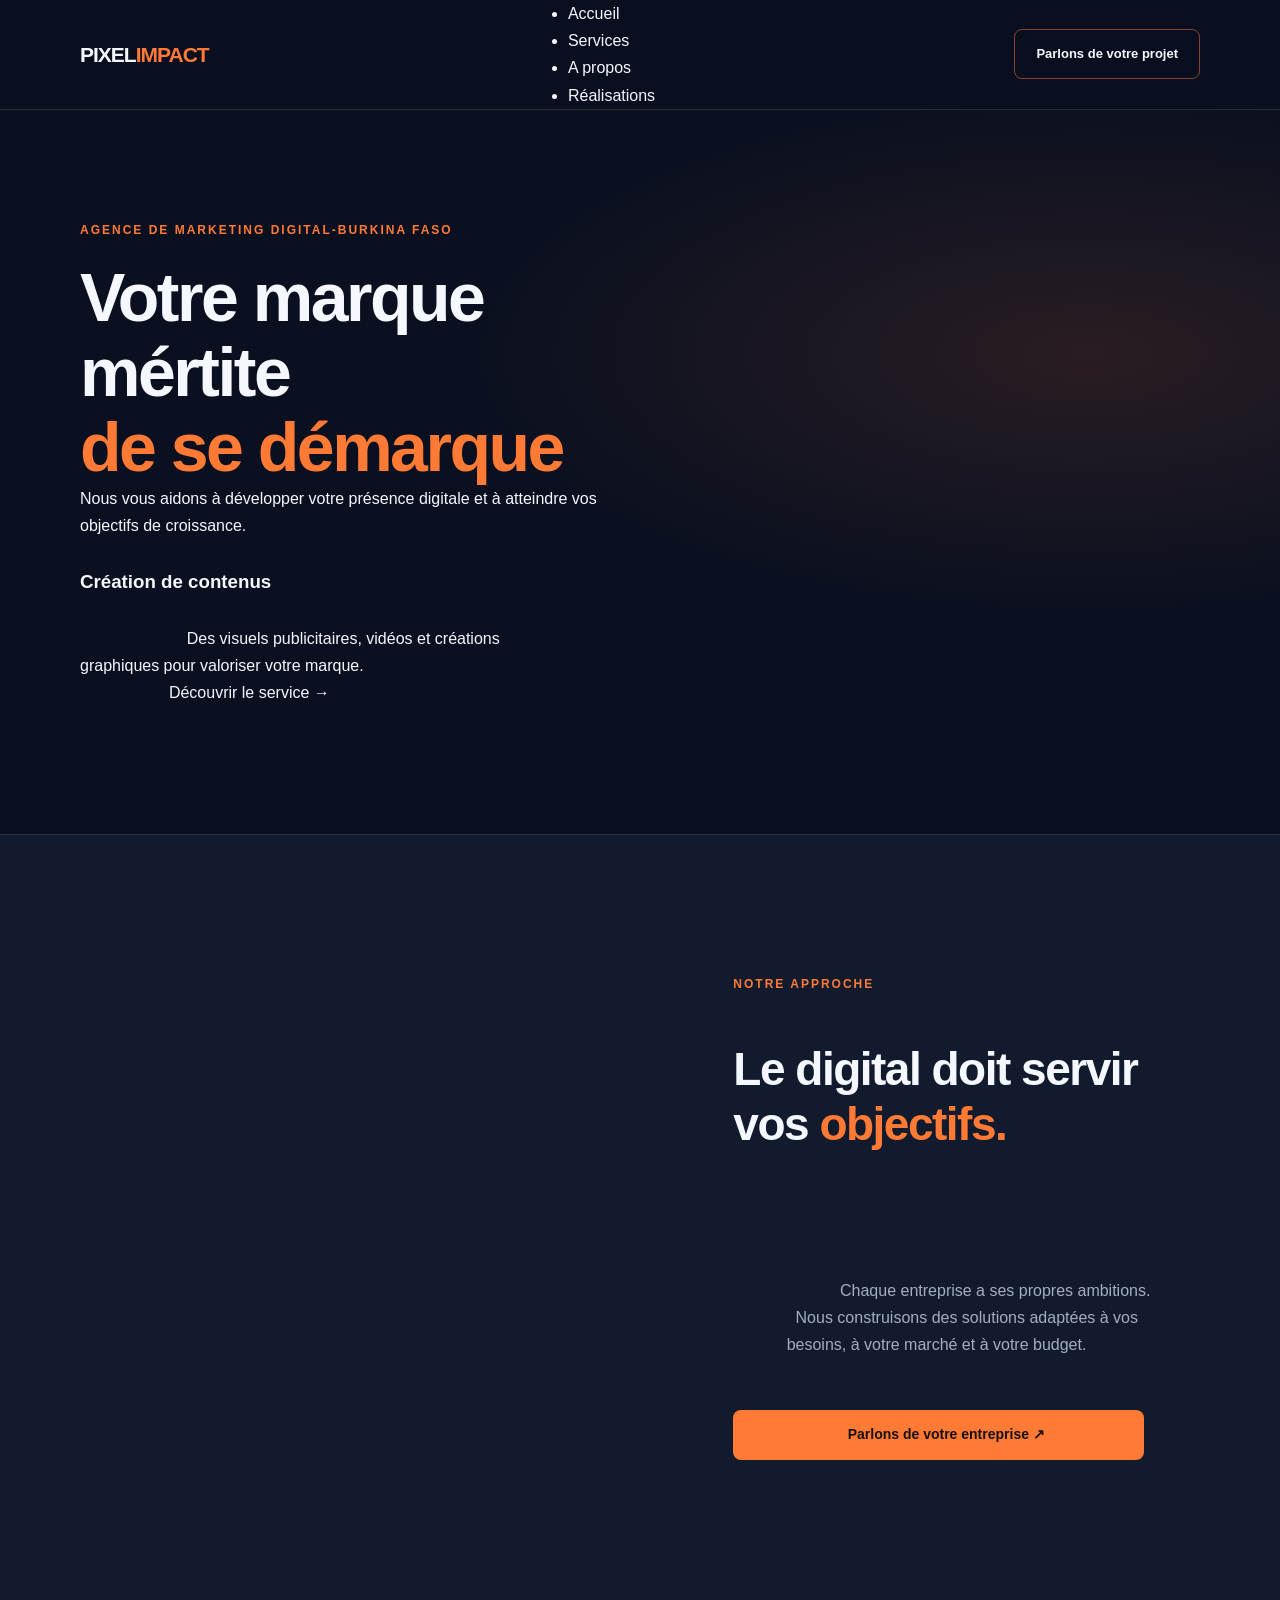
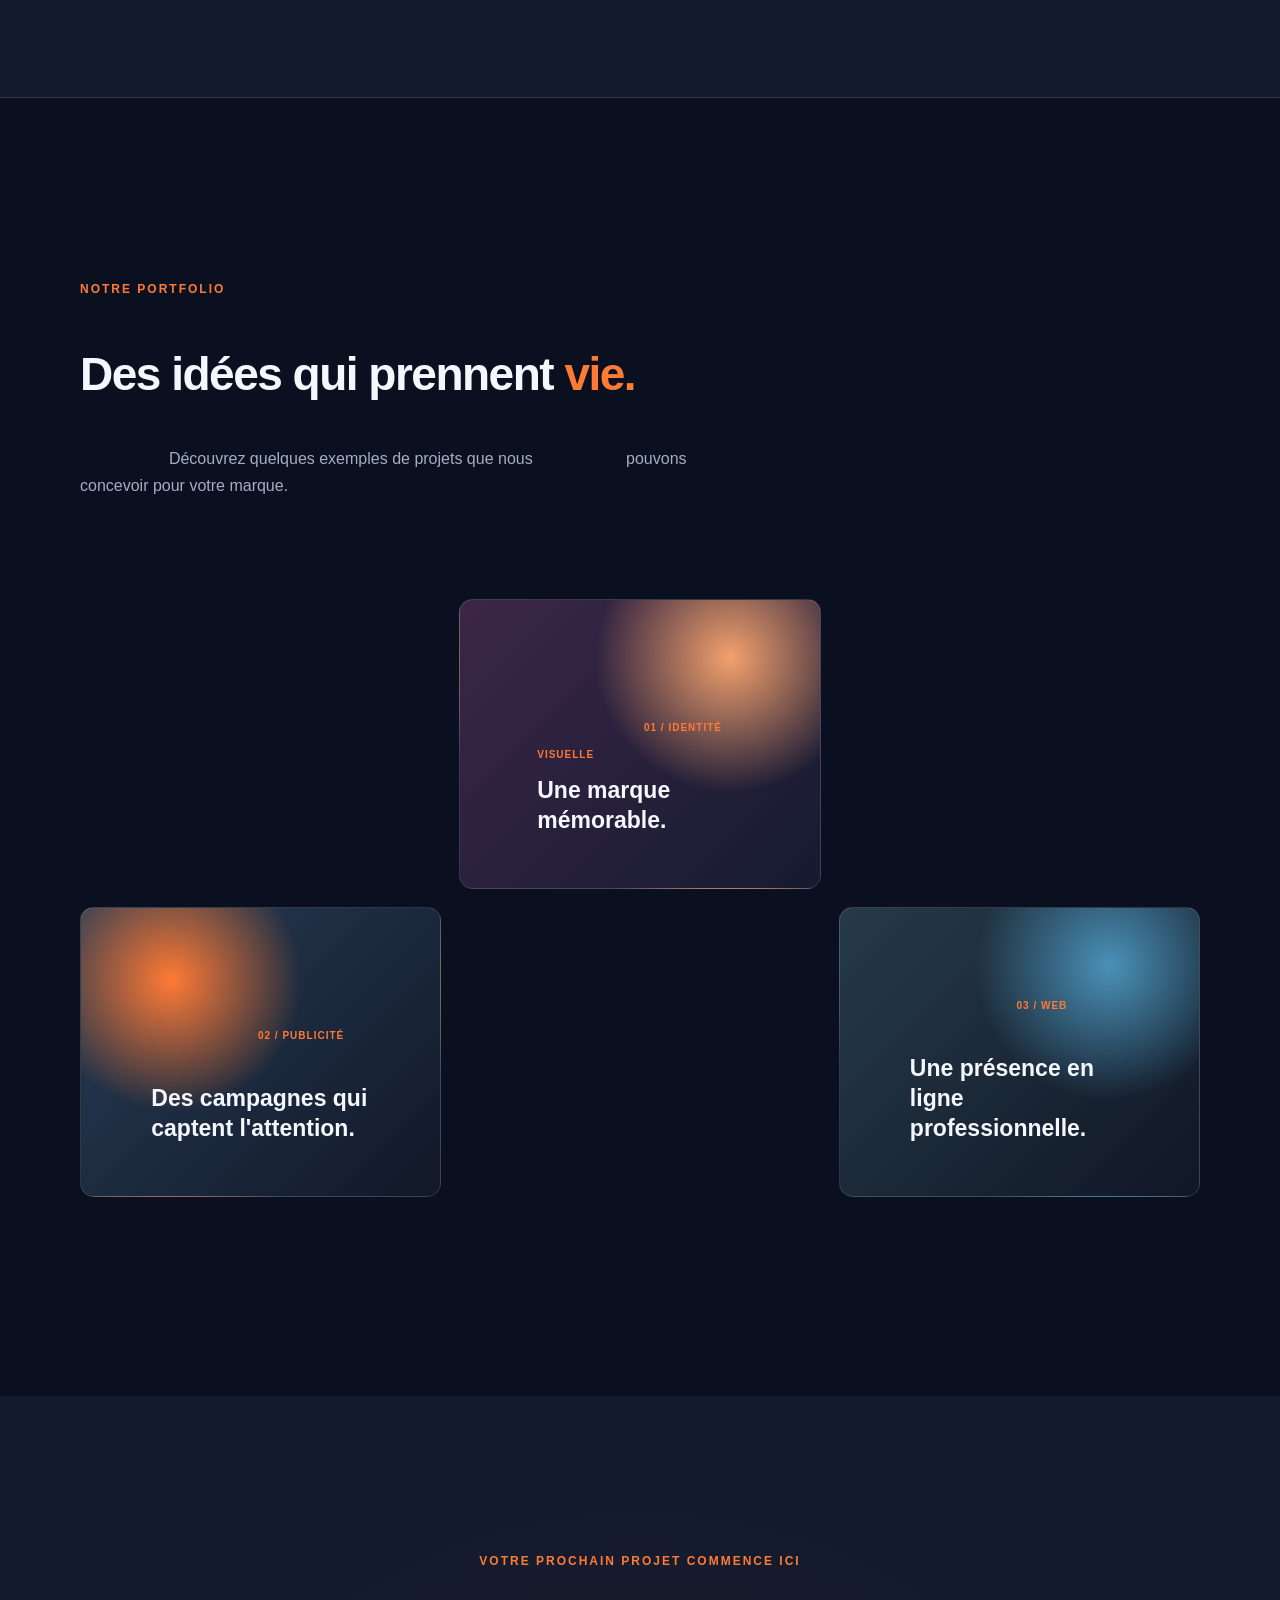
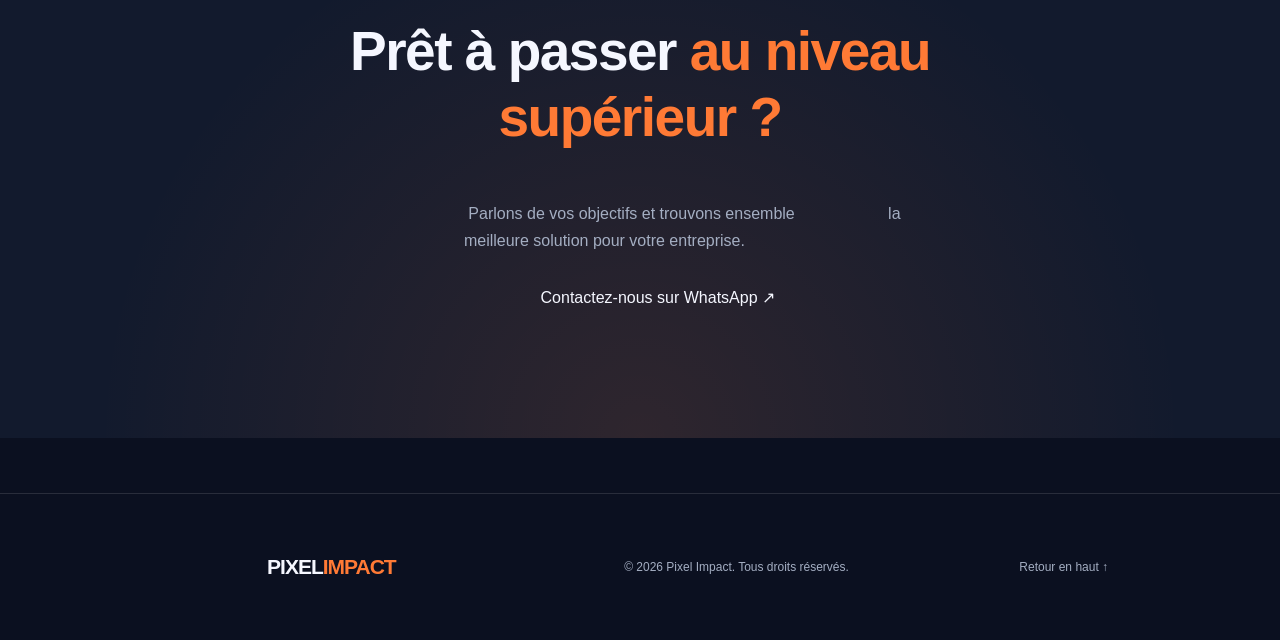
==== Index.html @ ee0d94ce "Premier enregistrement" ====
<!DOCTYPE html>
<html lang="fr">
<head>
    <meta charset="utf-8">
    <title>Pixel Impact agence de marketing</title>
    <meta name="description" content="Agence de marketing digital au Burkina Faso.Publicite, réseaux sociaux, Creation de site web et strategie digital">
    <link rel="stylesheet" href="style.css">

</head>
<body>
    <!--BARRE DE NAVIGATION-->
    <header class="header">
        <nav class="navbar container">
            <a href="#accueil" class="logo">
                PIXEL<span>IMPACT</span>

            </a>
            <ul class="nav-link">
                <li><a href="#acceuil">Accueil</a></li>
                <li><a href="#services">Services</a></li>
                <li><a href="apropos">A propos</a></li>
                <li><a href="#realisations">Réalisations</a></li>

            </ul>
            <a href="#contact" class="btn btn-nav">Parlons de votre projet</a>

        </nav>
    </header>
    <main>
        <!--SECTION PRINCIPALE-->
        <section class="hero" id="accueil">
            <div class="container hero-content">
                <div class="hero-text">
                    <p class="eyebrow">
                        AGENCE DE MARKETING DIGITAL-BURKINA FASO
                    </p>
                    <h1>
                        Votre marque mértite
                        <span>de se démarque</span>
                    </h1>
                    <p>
                        Nous vous aidons à développer votre présence digitale et à atteindre vos objectifs de croissance.
                    </p>
                                        <h3>Création de contenus</h3>
                    <p>
                        Des visuels publicitaires, vidéos et créations
                        graphiques pour valoriser votre marque.
                    </p>
                    <a href="#contact">Découvrir le service →</a>
                </article>

            </div>
        </section>

        <!-- A PROPOS -->
        <section class="about" id="apropos">
            <div class="container about-content">
                <div>
                    <p class="eyebrow">NOTRE APPROCHE</p>
                    <h2>Le digital doit servir vos <span>objectifs.</span></h2>
                </div>

                <div>
                    <p>
                        Chaque entreprise a ses propres ambitions.
                        Nous construisons des solutions adaptées à vos
                        besoins, à votre marché et à votre budget.
                    </p>
                    <a href="#contact" class="btn btn-primary">
                        Parlons de votre entreprise ↗
                    </a>
                </div>
            </div>
        </section>

        <!-- REALISATIONS -->
        <section class="section container" id="realisations">
            <div class="section-heading">
                <p class="eyebrow">NOTRE PORTFOLIO</p>
                <h2>Des idées qui prennent <span>vie.</span></h2>
                <p>
                    Découvrez quelques exemples de projets que nous
                    pouvons concevoir pour votre marque.
                </p>
            </div>

            <div class="projects-grid">
                <article class="project project-one">
                    <div class="project-content">
                        <span>01 / IDENTITÉ VISUELLE</span>
                        <h3>Une marque mémorable.</h3>
                    </div>
                </article>

                <article class="project project-two">
                    <div class="project-content">
                        <span>02 / PUBLICITÉ</span>
                        <h3>Des campagnes qui captent l'attention.</h3>
                    </div>
                </article>

                <article class="project project-three">
                    <div class="project-content">
                        <span>03 / WEB</span>
                        <h3>Une présence en ligne professionnelle.</h3>
                    </div>
                </article>
            </div>
        </section>

        <!-- CONTACT -->
        <section class="contact" id="contact">
            <div class="container contact-content">
                <p class="eyebrow">VOTRE PROCHAIN PROJET COMMENCE ICI</p>
                <h2>Prêt à passer <span>au niveau supérieur ?</span></h2>
                <p>
                    Parlons de vos objectifs et trouvons ensemble
                    la meilleure solution pour votre entreprise.
                </p>

                <a href="https://wa.me/22667608599"
                   class="btn btn-primary"
                   target="_blank"
                   rel="noopener noreferrer">
                    Contactez-nous sur WhatsApp ↗
                </a>
            </div>
        </section>

    </main>

    <!-- PIED DE PAGE -->
    <footer class="footer">
        <div class="container footer-content">
            <a href="#accueil" class="logo">
                PIXEL<span>IMPACT</span>
            </a>

            <p>© 2026 Pixel Impact. Tous droits réservés.</p>

            <a href="#accueil">Retour en haut ↑</a>
        </div>
    </footer>

                </div>

            </div>

        </section>
    </main>
</body>
</html>
---- style.css ----
/* =================================
   1. CONFIGURATION GENERALE
================================= */

:root {
    --background: #0b1020;
    --surface: #121a2d;
    --surface-light: #18233a;
    --text: #f5f7ff;
    --muted: #a4aec2;
    --accent: #ff7a35;
    --accent-light: #ffad73;
    --border: rgba(255, 255, 255, 0.12);
}

* {
    margin: 0;
    padding: 0;
    box-sizing: border-box;
}

html {
    scroll-behavior: smooth;
    scroll-padding-top: 90px;
}

body {
    font-family: Arial, Helvetica, sans-serif;
    background: var(--background);
    color: var(--text);
    line-height: 1.7;
}

a {
    color: inherit;
    text-decoration: none;
}

.container {
    width: min(1120px, 90%);
    margin-inline: auto;
}

span {
    color: var(--accent);
}


/* =================================
   2. BARRE DE NAVIGATION
================================= */

.header {
    position: sticky;
    top: 0;
    z-index: 100;
    background: rgba(11, 16, 32, 0.92);
    backdrop-filter: blur(16px);
    border-bottom: 1px solid var(--border);
}

.navbar {
    min-height: 82px;
    display: flex;
    align-items: center;
    justify-content: space-between;
    gap: 24px;
}

.logo {
    font-size: 21px;
    font-weight: 900;
    letter-spacing: -1px;
    white-space: nowrap;
}

.logo span {
    color: var(--accent);
}

.nav-links {
    display: flex;
    align-items: center;
    gap: 28px;
    list-style: none;
}

.nav-links a {
    color: var(--muted);
    font-size: 14px;
    transition: color 0.3s ease;
}

.nav-links a:hover {
    color: var(--accent);
}


/* =================================
   3. BOUTONS
================================= */

.btn {
    display: inline-flex;
    align-items: center;
    justify-content: center;
    gap: 8px;
    padding: 13px 21px;
    border-radius: 8px;
    font-weight: 700;
    font-size: 14px;
    transition: transform 0.25s, background 0.25s;
}

.btn:hover {
    transform: translateY(-3px);
}

.btn-primary {
    color: #17100c;
    background: var(--accent);
}

.btn-primary:hover {
    background: var(--accent-light);
}

.btn-secondary {
    border: 1px solid var(--border);
    background: rgba(255, 255, 255, 0.03);
}

.btn-nav {
    border: 1px solid rgba(255, 122, 53, 0.5);
    font-size: 13px;
}


/* =================================
   4. SECTION PRINCIPALE
================================= */

.hero {
    position: relative;
    overflow: hidden;
    padding: 110px 0 100px;
    background:
        radial-gradient(
            ellipse at 85% 35%,
            rgba(255, 122, 53, 0.12),
            transparent 40%
        ),
        var(--background);
}

.hero-content {
    display: grid;
    grid-template-columns: 1.1fr 0.9fr;
    align-items: center;
    gap: 70px;
}

.eyebrow {
    color: var(--accent);
    font-size: 12px;
    font-weight: 800;
    letter-spacing: 2px;
    margin-bottom: 20px;
}

.hero h1 {
    font-size: clamp(42px, 5.5vw, 68px);
    line-height: 1.1;
    letter-spacing: -2.5px;
    max-width: 650px;
}

.hero h1 span {
    display: block;
}

.hero-description {
    max-width: 530px;
    margin: 25px 0 30px;
    color: var(--muted);
    font-size: 16px;
}

.hero-buttons {
    display: flex;
    flex-wrap: wrap;
    gap: 14px;
}

.hero-note {
    display: flex;
    align-items: center;
    gap: 10px;
    margin-top: 35px;
    color: var(--muted);
    font-size: 12px;
}

.status-dot {
    display: inline-block;
    width: 8px;
    height: 8px;
    border-radius: 50%;
    background: #52d69a;
}


/* =================================
   5. VISUEL DECORATIF
================================= */

.hero-visual {
    position: relative;
    padding: 25px;
}

.visual-card {
    min-height: 390px;
    display: flex;
    flex-direction: column;
    justify-content: center;
    padding: 36px;
    border: 1px solid var(--border);
    border-radius: 22px;
    background:
        linear-gradient(
            145deg,
            rgba(255, 122, 53, 0.15),
            transparent 55%
        ),
        var(--surface);
    box-shadow: 0 30px 80px rgba(0, 0, 0, 0.25);
}

.visual-label {
    color: var(--muted);
    font-size: 11px;
    letter-spacing: 2px;
}

.visual-symbol {
    font-size: 95px;
    line-height: 1.4;
    color: var(--accent);
}

.visual-card h2 {
    font-size: 29px;
    line-height: 1.3;
    max-width: 330px;
}

.visual-card > p:not(.visual-label) {
    margin-top: 15px;
    color: var(--muted);
    font-size: 14px;
}

.visual-bottom {
    display: flex;
    justify-content: space-between;
    gap: 12px;
    margin-top: 35px;
    padding-top: 18px;
    border-top: 1px solid var(--border);
    color: var(--muted);
    font-size: 10px;
    letter-spacing: 1px;
}

.floating-tag {
    position: absolute;
    padding: 12px 17px;
    background: #202b41;
    border: 1px solid var(--border);
    border-radius: 9px;
    font-size: 12px;
    box-shadow: 0 12px 30px rgba(0, 0, 0, 0.2);
}

.floating-tag span {
    margin-right: 8px;
}

.tag-top {
    top: 0;
    right: 0;
}

.tag-bottom {
    bottom: 0;
    left: 0;
}


/* =================================
   6. BANDEAU DES COMPETENCES
================================= */

.expertise {
    border-top: 1px solid var(--border);
    border-bottom: 1px solid var(--border);
    background: #0e1526;
}

.expertise-content {
    display: flex;
    flex-wrap: wrap;
    justify-content: space-between;
    gap: 20px;
    padding-block: 25px;
}

.expertise-content span {
    color: var(--muted);
    font-size: 11px;
    font-weight: 700;
    letter-spacing: 1px;
}


/* =================================
   7. SERVICES
================================= */

.section {
    padding-top: 100px;
    padding-bottom: 100px;
}

.section-heading {
    max-width: 650px;
    margin-bottom: 45px;
}

.section-heading h2,
.about h2 {
    font-size: clamp(32px, 4vw, 46px);
    line-height: 1.2;
    letter-spacing: -1.5px;
}

.section-heading > p:last-child {
    margin-top: 16px;
    color: var(--muted);
}

.services-grid {
    display: grid;
    grid-template-columns: repeat(2, minmax(0, 1fr));
    gap: 20px;
}

.service-card {
    padding: 30px;
    border: 1px solid var(--border);
    border-radius: 14px;
    background: var(--surface);
    transition: transform 0.3s, border-color 0.3s;
}

.service-card:hover {
    transform: translateY(-5px);
    border-color: rgba(255, 122, 53, 0.65);
}

.service-number {
    font-size: 12px;
    color: var(--muted);
}

.service-icon {
    display: grid;
    place-items: center;
    width: 50px;
    height: 50px;
    margin: 20px 0;
    border-radius: 12px;
    background: rgba(255, 122, 53, 0.12);
    color: var(--accent);
    font-size: 26px;
}

.service-card h3 {
    margin-bottom: 10px;
    font-size: 21px;
}

.service-card p {
    color: var(--muted);
    font-size: 14px;
}

.service-card a {
    display: inline-block;
    margin-top: 22px;
    color: var(--accent);
    font-size: 13px;
    font-weight: 700;
}


/* =================================
   8. A PROPOS
================================= */

.about {
    padding: 85px 0;
    background: var(--surface);
    border-top: 1px solid var(--border);
    border-bottom: 1px solid var(--border);
}

.about-content {
    display: grid;
    grid-template-columns: 1fr 0.8fr;
    align-items: center;
    gap: 70px;
}

.about-content > div:last-child p {
    margin-bottom: 25px;
    color: var(--muted);
}


/* =================================
   9. REALISATIONS
================================= */

.projects-grid {
    display: grid;
    grid-template-columns: repeat(3, minmax(0, 1fr));
    gap: 18px;
}

.project {
    position: relative;
    display: flex;
    align-items: flex-end;
    min-height: 290px;
    padding: 25px;
    overflow: hidden;
    border: 1px solid var(--border);
    border-radius: 14px;
}

.project-one {
    background:
        radial-gradient(circle at 75% 20%,
            #f3a16d, transparent 38%),
        linear-gradient(135deg, #3c2648, #151b30);
}

.project-two {
    background:
        radial-gradient(circle at 25% 25%,
            #ff7a35, transparent 38%),
        linear-gradient(135deg, #273c55, #111827);
}

.project-three {
    background:
        radial-gradient(circle at 75% 20%,
            #4a91b8, transparent 38%),
        linear-gradient(135deg, #263a48, #101726);
}

.project-content {
    position: relative;
    z-index: 1;
}

.project-content span {
    font-size: 10px;
    font-weight: 800;
    letter-spacing: 1px;
}

.project h3 {
    margin-top: 10px;
    font-size: 23px;
    line-height: 1.3;
}


/* =================================
   10. CONTACT
================================= */

.contact {
    padding: 100px 0;
    text-align: center;
    background:
        radial-gradient(
            ellipse at 50% 100%,
            rgba(255, 122, 53, 0.12),
            transparent 60%
        ),
        var(--surface);
}

.contact-content {
    max-width: 760px;
}

.contact h2 {
    font-size: clamp(35px, 5vw, 55px);
    line-height: 1.2;
    letter-spacing: -1.5px;
}

.contact-content > p:not(.eyebrow) {
    max-width: 560px;
    margin: 22px auto 30px;
    color: var(--muted);
}


/* =================================
   11. PIED DE PAGE
================================= */

.footer {
    padding: 28px 0;
    border-top: 1px solid var(--border);
}

.footer-content {
    display: flex;
    flex-wrap: wrap;
    justify-content: space-between;
    align-items: center;
    gap: 20px;
}

.footer p,
.footer-content > a:last-child {
    color: var(--muted);
    font-size: 12px;
}


/* =================================
   12. ADAPTATION AUX MOBILES
================================= */

@media (max-width: 900px) {
    .navbar {
        flex-wrap: wrap;
        padding-block: 18px;
    }

    .nav-links {
        order: 3;
        width: 100%;
        justify-content: center;
        gap: 20px;
    }

    .hero-content {
        grid-template-columns: 1fr;
        gap: 45px;
    }

    .hero-text {
        max-width: 680px;
    }

    .hero-visual {
        width: 100%;
        max-width: 550px;
        margin-inline: auto;
    }

    .about-content {
        grid-template-columns: 1fr;
        gap: 25px;
    }

    .projects-grid {
        grid-template-columns: repeat(2, minmax(0, 1fr));
    }

    .project:last-child {
        grid-column: 1 / -1;
    }
}

@media (max-width: 600px) {
    .container {
        width: 90%;
    }

    .navbar {
        gap: 15px;
    }

    .logo {
        font-size: 18px;
    }

    .btn-nav {
        padding: 9px 11px;
        font-size: 11px;
    }

    .nav-links {
        justify-content: flex-start;
        gap: 18px;
        overflow-x: auto;
        padding-bottom: 3px;
    }

    .nav-links a {
        white-space: nowrap;
        font-size: 12px;
    }

    .hero {
        padding: 75px 0;
    }

    .hero h1 {
        font-size: 43px;
        letter-spacing: -1.7px;
    }

    .hero-description {
        font-size: 14px;
    }

    .hero-buttons {
        flex-direction: column;
        align-items: stretch;
    }

    .hero-buttons .btn {
        width: 100%;
    }

    .hero-visual {
        padding: 18px 8px;
    }

    .visual-card {
        min-height: 330px;
        padding: 25px;
    }

    .visual-card h2 {
        font-size: 25px;
    }

    .visual-symbol {
        font-size: 75px;
    }

    .floating-tag {
        font-size: 10px;
        padding: 9px 11px;
    }

    .expertise-content {
        justify-content: flex-start;
        gap: 14px 22px;
    }

    .expertise-content span {
        font-size: 9px;
    }

    .section {
        padding-top: 70px;
        padding-bottom: 70px;
    }

    .services-grid,
    .projects-grid {
        grid-template-columns: 1fr;
    }

    .project,
    .project:last-child {
        min-height: 250px;
        grid-column: auto;
    }

    .service-card {
        padding: 24px;
    }

    .about,
    .contact {
        padding: 70px 0;
    }

    .footer-content {
        flex-direction: column;
        align-items: flex-start;
    }
}
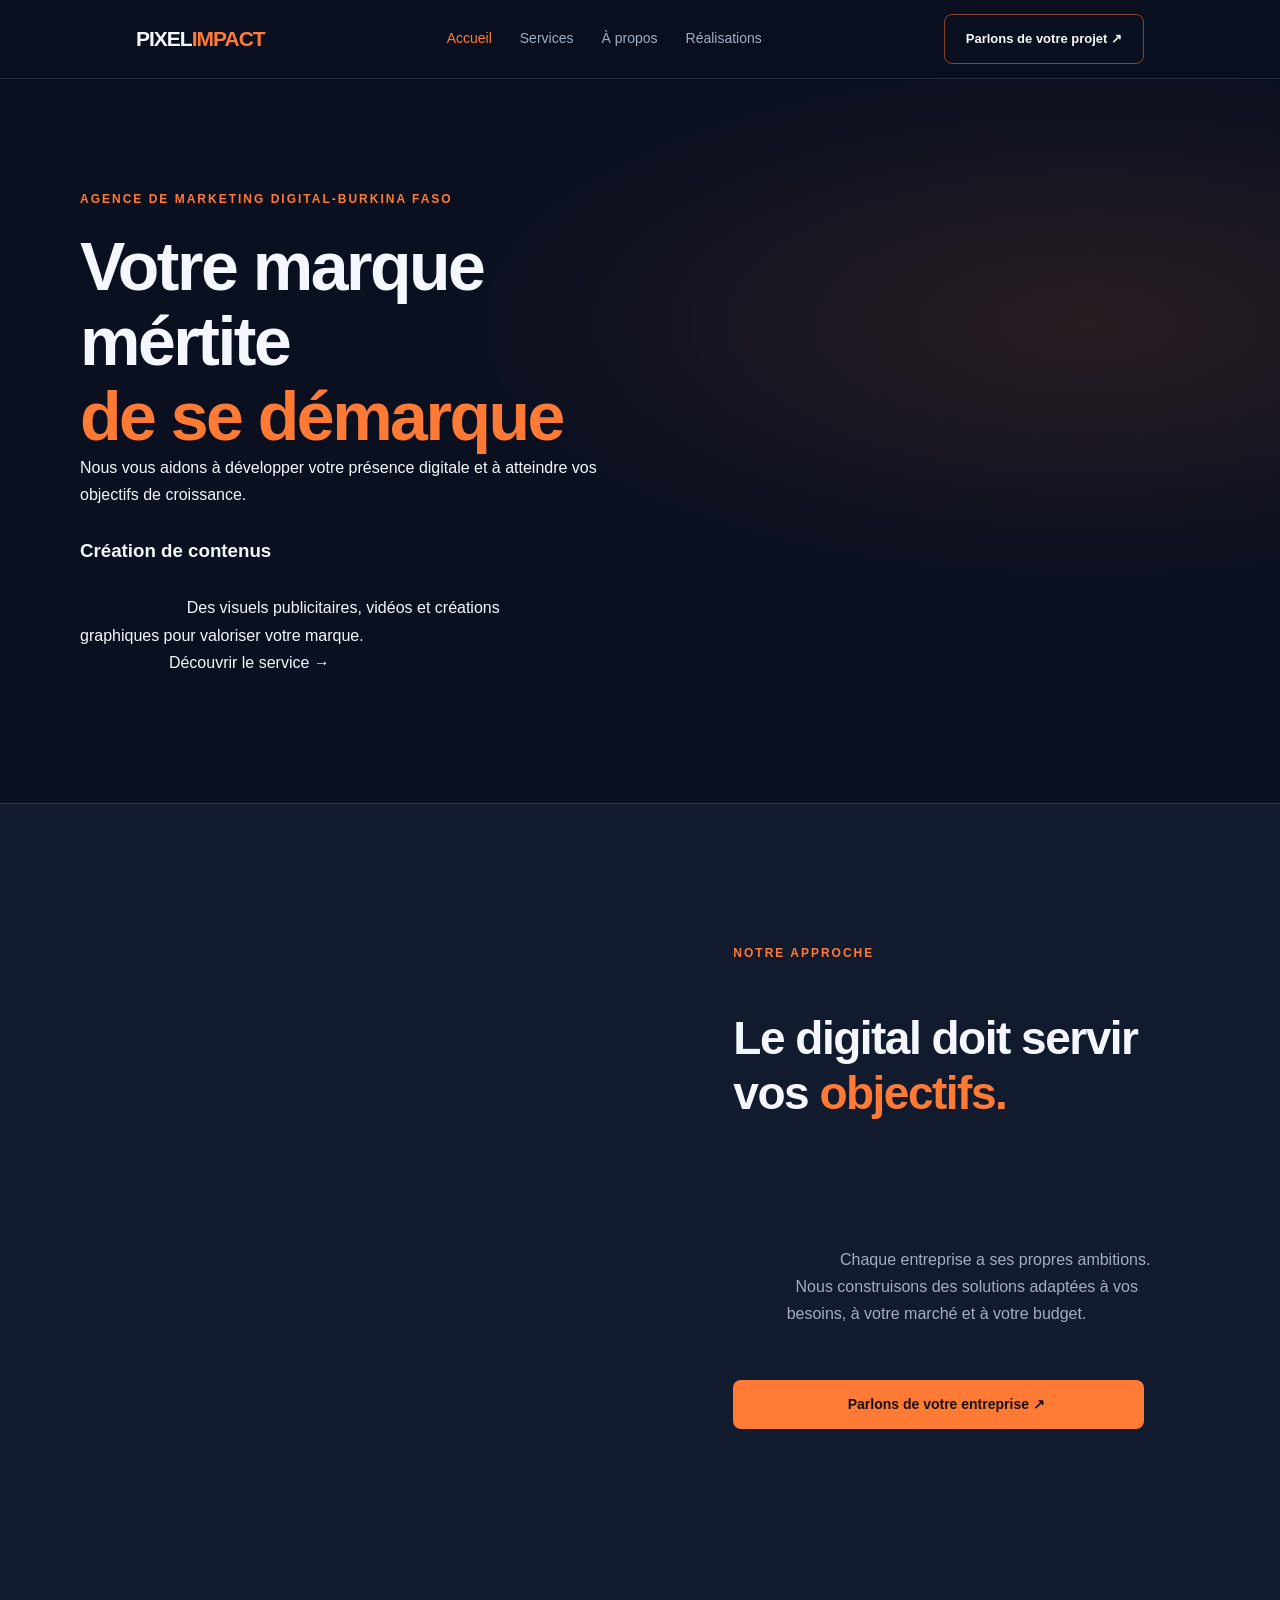
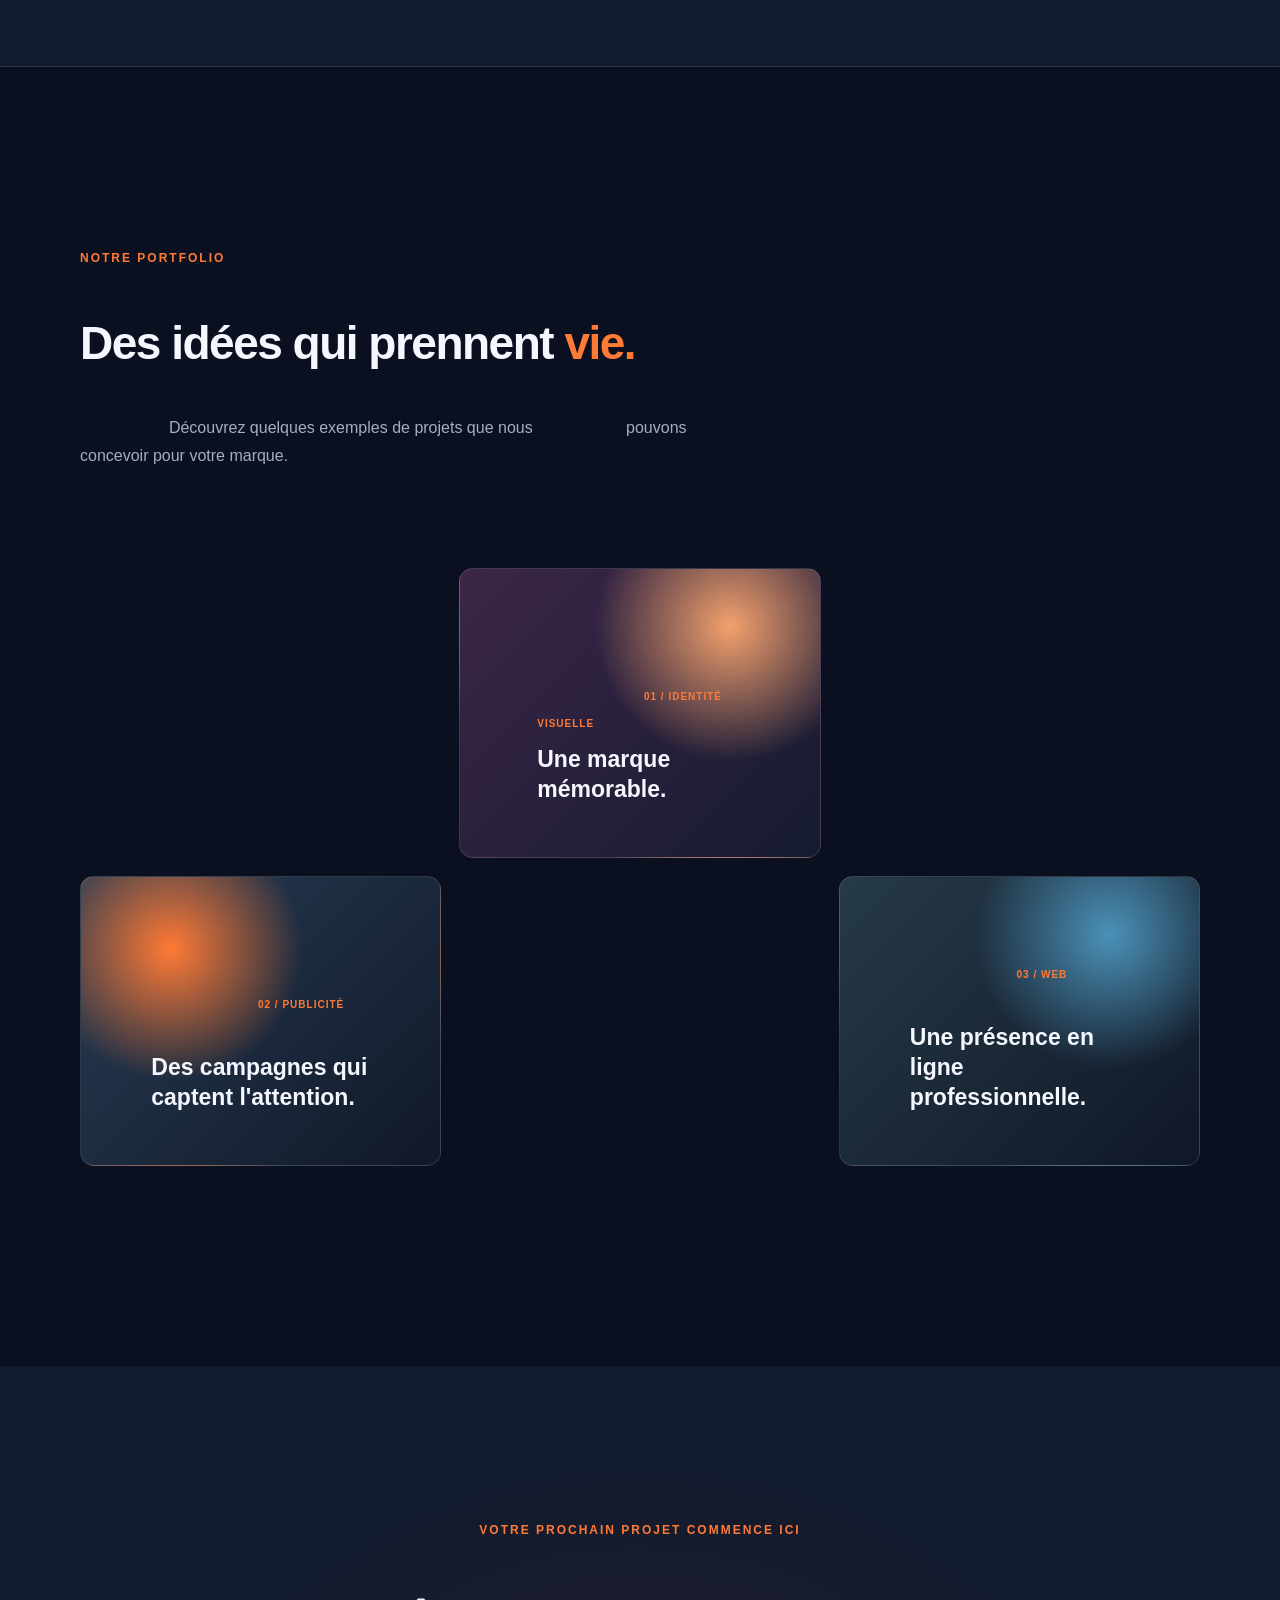
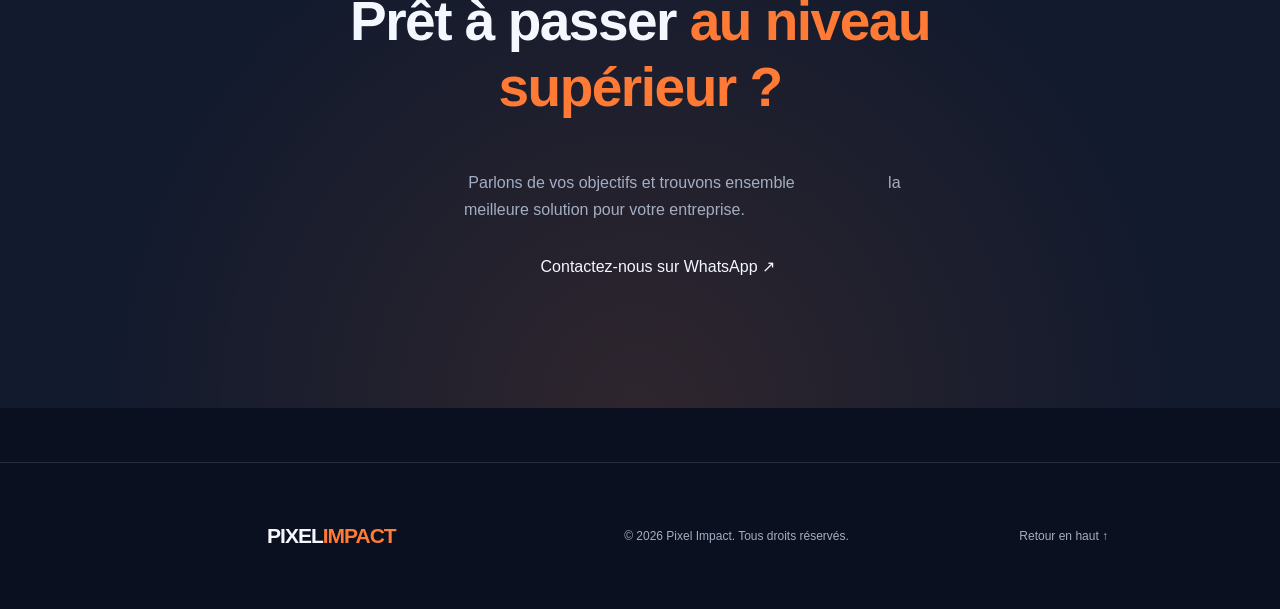
==== commit 4d4df3cb: "ajout de javascript et quelque modifaction html et css" ====
--- a/Index.html
+++ b/Index.html
@@ -5,24 +5,48 @@
     <title>Pixel Impact agence de marketing</title>
     <meta name="description" content="Agence de marketing digital au Burkina Faso.Publicite, réseaux sociaux, Creation de site web et strategie digital">
     <link rel="stylesheet" href="style.css">
+    <script src="script.js"></script>
+
 
 </head>
 <body>
     <!--BARRE DE NAVIGATION-->
     <header class="header">
         <nav class="navbar container">
-            <a href="#accueil" class="logo">
-                PIXEL<span>IMPACT</span>
+            
+<nav class="navbar container">
 
-            </a>
-            <ul class="nav-link">
-                <li><a href="#acceuil">Accueil</a></li>
-                <li><a href="#services">Services</a></li>
-                <li><a href="apropos">A propos</a></li>
-                <li><a href="#realisations">Réalisations</a></li>
+    <a href="#accueil" class="logo">
+        PIXEL<span>IMPACT</span>
+    </a>
 
-            </ul>
-            <a href="#contact" class="btn btn-nav">Parlons de votre projet</a>
+    <button
+        class="menu-toggle"
+        id="menu-toggle"
+        type="button"
+        aria-label="Ouvrir le menu"
+        aria-expanded="false">
+        <span></span>
+        <span></span>
+        <span></span>
+    </button>
+
+    <ul class="nav-links" id="nav-links">
+        <li><a href="#accueil">Accueil</a></li>
+        <li><a href="#services">Services</a></li>
+        <li><a href="#apropos">À propos</a></li>
+        <li><a href="#realisations">Réalisations</a></li>
+        <li class="mobile-contact">
+            <a href="#contact">Contactez-nous ↗</a>
+        </li>
+    </ul>
+
+    <a href="#contact" class="btn btn-nav desktop-contact">
+        Parlons de votre projet ↗
+    </a>
+
+</nav>
+
 
         </nav>
     </header>
--- a/style.css
+++ b/style.css
@@ -706,3 +706,176 @@
         align-items: flex-start;
     }
 }
+
+/* ===== NAVIGATION MODERNE ===== */
+
+.header {
+    position: sticky;
+    top: 0;
+    z-index: 1000;
+    background: rgba(11, 16, 32, 0.96);
+    backdrop-filter: blur(18px);
+}
+
+.navbar {
+    position: relative;
+    min-height: 78px;
+}
+
+.nav-links a {
+    display: inline-block;
+    padding: 8px 0;
+    transition: color 0.25s ease;
+}
+
+.nav-links a:hover,
+.nav-links a.active {
+    color: var(--accent);
+}
+
+.mobile-contact,
+.menu-toggle {
+    display: none;
+}
+
+/* ===== RESPONSIVE TELEPHONE ===== */
+
+@media (max-width: 768px) {
+
+    .navbar {
+        min-height: 72px;
+        flex-wrap: nowrap;
+        gap: 12px;
+    }
+
+    .logo {
+        margin-right: auto;
+    }
+
+    .desktop-contact {
+        display: none;
+    }
+
+    .menu-toggle {
+        display: flex;
+        flex-direction: column;
+        justify-content: center;
+        align-items: center;
+        gap: 5px;
+        width: 44px;
+        height: 44px;
+        flex-shrink: 0;
+        border: 1px solid var(--border);
+        border-radius: 10px;
+        background: var(--surface);
+        cursor: pointer;
+    }
+
+    .menu-toggle span {
+        display: block;
+        width: 20px;
+        height: 2px;
+        background: var(--text);
+        border-radius: 5px;
+        transition: transform 0.25s ease, opacity 0.25s ease;
+    }
+
+    .menu-toggle[aria-expanded="true"] span:first-child {
+        transform: translateY(7px) rotate(45deg);
+    }
+
+    .menu-toggle[aria-expanded="true"] span:nth-child(2) {
+        opacity: 0;
+    }
+
+    .menu-toggle[aria-expanded="true"] span:last-child {
+        transform: translateY(-7px) rotate(-45deg);
+    }
+
+    .nav-links {
+        display: flex;
+        flex-direction: column;
+        align-items: stretch;
+        gap: 5px;
+
+        position: absolute;
+        top: calc(100% + 8px);
+        left: 0;
+        right: 0;
+        width: 100%;
+
+        padding: 12px;
+        border: 1px solid var(--border);
+        border-radius: 14px;
+        background: #121a2d;
+        box-shadow: 0 20px 45px rgba(0, 0, 0, 0.35);
+
+        visibility: hidden;
+        opacity: 0;
+        pointer-events: none;
+        transform: translateY(-10px);
+
+        transition:
+            opacity 0.25s ease,
+            transform 0.25s ease,
+            visibility 0.25s ease;
+    }
+
+    .nav-links.is-open {
+        visibility: visible;
+        opacity: 1;
+        pointer-events: auto;
+        transform: translateY(0);
+    }
+
+    .nav-links li {
+        width: 100%;
+        list-style: none;
+    }
+
+    .nav-links a {
+        display: block;
+        padding: 12px 14px;
+        border-radius: 8px;
+        font-size: 15px;
+    }
+
+    .nav-links a:hover,
+    .nav-links a.active {
+        background: rgba(255, 122, 53, 0.09);
+    }
+
+    .mobile-contact {
+        display: block;
+        margin-top: 5px;
+        padding-top: 8px;
+        border-top: 1px solid var(--border);
+    }
+
+    .mobile-contact a {
+        color: var(--accent);
+        font-weight: 700;
+    }
+
+    /* Evite le débordement horizontal */
+    .hero-content,
+    .about-content {
+        min-width: 0;
+    }
+
+    img {
+        max-width: 100%;
+        height: auto;
+    }
+}
+
+/* Respecte les préférences de mouvement */
+@media (prefers-reduced-motion: reduce) {
+    *,
+    *::before,
+    *::after {
+        scroll-behavior: auto !important;
+        transition-duration: 0.01ms !important;
+        animation-duration: 0.01ms !important;
+    }
+}
